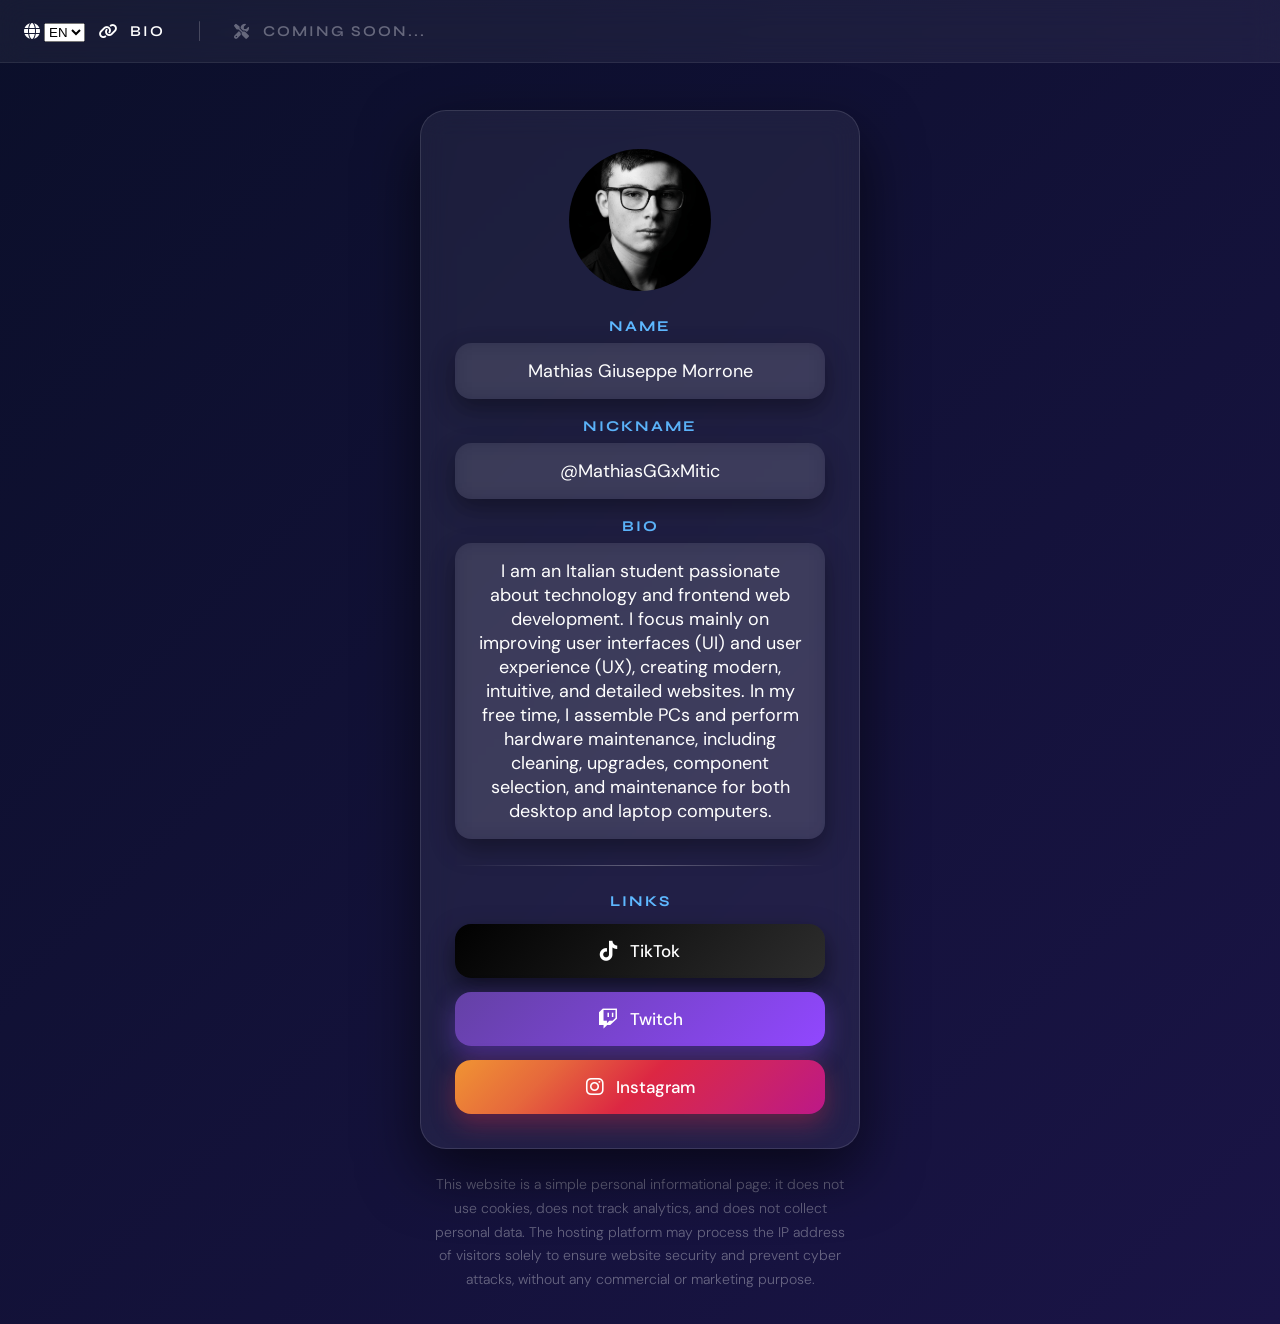
==== index-en.html @ 4aee3731 "Create index-en.html" ====
<!DOCTYPE html>
<html lang="en">
    <head>
        <meta charset="UTF-8">
        <meta name="viewport" content="width=device-width, initial-scale=1.0">
        <meta name="description" content="Bio of MathiasGGxMitic">
        <title>MathiasGGxMitic BIO</title>
        <link rel="preconnect" href="https://fonts.googleapis.com">
        <link rel="preconnect" href="https://fonts.gstatic.com" crossorigin>
        <link href="https://fonts.googleapis.com/css2?family=Syne:wght@400;600;700;800&family=DM+Sans:wght@300;400;500&display=swap&font-display=swap" rel="stylesheet">
        <link rel="stylesheet" href="index-style.css">
        <link rel="preload" href="https://cdnjs.cloudflare.com/ajax/libs/font-awesome/6.5.0/css/all.min.css" as="style" onload="this.onload=null;this.rel='stylesheet'">
        <noscript><link rel="stylesheet" href="https://cdnjs.cloudflare.com/ajax/libs/font-awesome/6.5.0/css/all.min.css"></noscript>
    </head>
    <body>
        <header class="navbar">
            <div class="navbar-bar">
                <div class="lang-select-container">
                    <i class="fa-solid fa-globe lang-icon"></i>
                    <select class="lang-select" onchange="location = this.value;" aria-label="Select language">
                        <option value="index.html">IT</option>
                        <option value="index-en.html" selected>EN</option>
                    </select>
                </div>
                <button class="menu-btn" id="menu-btn" aria-label="Open navigation menu">
                    <div class="menu-lines">
                        <span></span>
                        <span></span>
                        <span></span>
                    </div>
                    <i class="fa-solid fa-chevron-down" id="chevron"></i>
                </button>
                <nav class="desktop-nav">
                    <a href="index-en.html"><i class="fa-solid fa-link"></i>BIO</a>
                    <div class="desktop-nav-divider"></div>
                    <span class="menu-soon"><i class="fa-solid fa-screwdriver-wrench"></i>COMING SOON...</span>
                </nav>
            </div>
            <div class="dropdown-menu" id="dropdown-menu">
                <a href="index-en.html"><i class="fa-solid fa-link"></i>BIO</a>
                <div class="menu-divider"></div>
                <span class="menu-soon"><i class="fa-solid fa-screwdriver-wrench"></i>COMING SOON...</span>
            </div>
        </header>
        <main>
            <div class="card">
                <img class="pfp" src="foto_profilo.webp" alt="Profile picture of MathiasGGxMitic">
                <div class="label">NAME</div>
                <div class="box">Mathias Giuseppe Morrone</div>
                <div class="label">NICKNAME</div>
                <div class="box">@MathiasGGxMitic</div>
                <div class="label">BIO</div>
                <div class="box">I am an Italian student passionate about technology and frontend web development. I focus mainly on improving user interfaces (UI) and user experience (UX), creating modern, intuitive, and detailed websites. In my free time, I assemble PCs and perform hardware maintenance, including cleaning, upgrades, component selection, and maintenance for both desktop and laptop computers.</div>
                <div class="separator"></div>
                <div class="label">LINKS</div>
                <a class="link-box link-tiktok" href="https://www.tiktok.com/@mathiasggxmitic" target="_blank">
                    <i class="fa-brands fa-tiktok"></i>
                    TikTok
                </a>
                <a class="link-box link-twitch" href="https://www.twitch.tv/mathiasggxmitic_" target="_blank">
                    <i class="fa-brands fa-twitch"></i>
                    Twitch
                </a>
                <a class="link-box link-instagram" href="https://www.instagram.com/mathiasggxmitic/" target="_blank">
                    <i class="fa-brands fa-instagram"></i>
                    Instagram
                </a>
            </div>
            <footer class="gdpr-note">
                <p>This website is a simple personal informational page: it does not use cookies, does not track analytics, and does not collect personal data. The hosting platform may process the IP address of visitors solely to ensure website security and prevent cyber attacks, without any commercial or marketing purpose.</p>
            </footer>
        </main>
        <script src="index-script.js"></script>
    </body>
</html>
---- index-style.css ----
:root {
    --bg1: #0b0f2a;
    --bg2: #1a1446;
    --accent1: #6c63ff;
    --accent2: #ff2ea6;
    --accent3: #00d4ff;
    --text: #ffffff;
    --label-color: #5eb8ff;
}

* {
    box-sizing: border-box;
}

body {
    margin: 0;
    min-height: 100vh;
    font-family: 'DM Sans', sans-serif;
    display: flex;
    justify-content: center;
    align-items: flex-start;
    background: linear-gradient(135deg, var(--bg1), var(--bg2));
    color: var(--text);
    overflow-x: hidden;
}

.navbar {
    position: fixed;
    top: 0;
    left: 0;
    right: 0;
    z-index: 1000;
}

.navbar-bar {
    width: 100%;
    padding: 14px 24px;
    display: flex;
    align-items: center;
    background: rgba(255, 255, 255, 0.05);
    backdrop-filter: blur(14px);
    -webkit-backdrop-filter: blur(14px);
    border-bottom: 1px solid rgba(255, 255, 255, 0.08);
}

.menu-btn {
    display: flex;
    align-items: center;
    gap: 14px;
    padding: 12px 18px;
    border: 1px solid rgba(255, 255, 255, 0.14);
    border-radius: 16px;
    cursor: pointer;
    color: var(--text);
    background: rgba(255, 255, 255, 0.08);
    backdrop-filter: blur(14px);
    -webkit-backdrop-filter: blur(14px);
    transition: transform 0.25s ease, background 0.25s ease;
}

.menu-btn:hover {
    transform: scale(1.04);
    background: rgba(255, 255, 255, 0.13);
}

.menu-lines {
    display: flex;
    flex-direction: column;
    gap: 5px;
}

.menu-lines span {
    width: 26px;
    height: 2.5px;
    background: var(--text);
    border-radius: 999px;
}

#chevron {
    transition: transform 0.3s ease;
    font-size: 15px;
}

#chevron.open {
    transform: rotate(180deg);
}

.dropdown-menu {
    position: absolute;
    top: calc(100% + 10px);
    left: 24px;
    width: 210px;
    border-radius: 18px;
    background: rgba(255, 255, 255, 0.08);
    backdrop-filter: blur(14px);
    -webkit-backdrop-filter: blur(14px);
    border: 1px solid rgba(255, 255, 255, 0.12);
    display: flex;
    flex-direction: column;
    overflow: hidden;
    opacity: 0;
    visibility: hidden;
    transform: translateY(-10px);
    transition: opacity 0.3s ease, transform 0.3s ease, visibility 0.3s ease;
}

.dropdown-menu.active {
    opacity: 1;
    visibility: visible;
    transform: translateY(0);
}

.dropdown-menu a {
    padding: 16px 20px;
    text-decoration: none;
    color: var(--text);
    background: transparent;
    transition: background 0.25s ease;
    text-align: left;
    font-family: 'Syne', sans-serif;
    font-size: 15px;
    font-weight: 600;
    letter-spacing: 2px;
    display: flex;
    align-items: center;
    gap: 12px;
    width: 100%;
}

.dropdown-menu a:hover {
    background: rgba(255, 255, 255, 0.08);
}

.menu-divider {
    height: 1px;
    background: rgba(255, 255, 255, 0.12);
}

.menu-soon {
    padding: 16px 20px;
    color: rgba(220, 220, 230, 0.4);
    background: transparent;
    font-family: 'Syne', sans-serif;
    font-size: 15px;
    font-weight: 600;
    letter-spacing: 2px;
    cursor: default;
    user-select: none;
    text-align: left;
    display: flex;
    align-items: center;
    gap: 12px;
    width: 100%;
}

.desktop-nav {
    display: none;
}

.desktop-nav-divider {
    width: 1px;
    height: 20px;
    background: rgba(255, 255, 255, 0.2);
    border-radius: 999px;
}

.card {
    width: 440px;
    margin-top: 110px;
    padding: 34px;
    border-radius: 26px;
    background: rgba(255, 255, 255, 0.06);
    backdrop-filter: blur(14px);
    -webkit-backdrop-filter: blur(14px);
    border: 1px solid rgba(255, 255, 255, 0.12);
    box-shadow: 0 24px 60px rgba(0, 0, 0, 0.6);
    text-align: center;
}

.pfp {
    width: 150px;
    height: 150px;
    border-radius: 50%;
    object-fit: cover;
    border: 4px solid transparent;
    box-shadow: none;
    margin: 0 auto 22px auto;
    display: block;
    transition: border-color 0.3s ease, box-shadow 0.3s ease;
}

.pfp:hover {
    border-color: var(--accent3);
    box-shadow: 0 0 30px rgba(0, 212, 255, 0.6);
}

.label {
    font-family: 'Syne', sans-serif;
    font-size: 15px;
    font-weight: 700;
    color: var(--label-color);
    margin: 18px 0 8px 0;
    letter-spacing: 2px;
}

.box {
    background: rgba(255, 255, 255, 0.08);
    padding: 16px 20px;
    border-radius: 16px;
    font-family: 'DM Sans', sans-serif;
    font-size: 18px;
    font-weight: 400;
    box-shadow: 0 10px 25px rgba(0, 0, 0, 0.35);
    backdrop-filter: blur(10px);
    -webkit-backdrop-filter: blur(10px);
}

.separator {
    height: 1px;
    margin: 26px 0;
    background: linear-gradient(90deg, transparent, rgba(255, 255, 255, 0.3), transparent);
}

.link-box {
    display: flex;
    align-items: center;
    justify-content: center;
    gap: 12px;
    margin-top: 14px;
    padding: 16px 20px;
    border-radius: 16px;
    text-decoration: none;
    color: var(--text);
    font-family: 'DM Sans', sans-serif;
    font-size: 17px;
    font-weight: 500;
    transition: transform 0.25s ease, box-shadow 0.25s ease;
}

.link-box:hover {
    transform: translateY(-3px) scale(1.03);
    box-shadow: 0 15px 35px rgba(0, 0, 0, 0.5);
}

.link-box i {
    font-size: 20px;
}

.link-tiktok {
    background: linear-gradient(135deg, #010101, #2d2d2d);
    box-shadow: 0 10px 25px rgba(0, 0, 0, 0.5);
}

.link-twitch {
    background: linear-gradient(135deg, #6441a5, #9147ff);
    box-shadow: 0 10px 25px rgba(145, 71, 255, 0.35);
}

.link-instagram {
    background: linear-gradient(135deg, #f09433, #e6683c, #dc2743, #cc2366, #bc1888);
    box-shadow: 0 10px 25px rgba(220, 39, 67, 0.35);
}

.gdpr-note {
    margin-top: 24px;
    padding: 0 8px 32px 8px;
    text-align: center;
}

.gdpr-note p {
    max-width: 420px;
    margin: 0 auto;
    font-family: 'DM Sans', sans-serif;
    font-size: 14px;
    font-weight: 300;
    color: rgba(255, 255, 255, 0.35);
    line-height: 1.7;
}

@media (max-width: 520px) {
    body {
        align-items: flex-start;
        padding: 0;
        min-height: unset;
    }

    main {
        width: 100%;
        padding: 0 16px 32px 16px;
    }

    .card {
        width: 100%;
        margin-top: 90px;
        padding: 24px 20px;
        border-radius: 22px;
    }

    .pfp {
        width: 120px;
        height: 120px;
    }

    .box {
        font-size: 16px;
        padding: 14px 16px;
    }

    .label {
        font-size: 13px;
    }

    .link-box {
        font-size: 16px;
        padding: 14px 16px;
    }

    .dropdown-menu {
        width: calc(100vw - 48px);
    }

    .navbar-bar {
        padding: 12px 16px;
    }
}

@media (min-width: 768px) {
    .menu-btn {
        display: none;
    }

    .dropdown-menu {
        display: none !important;
    }

    .desktop-nav {
        display: flex;
        align-items: center;
        gap: 20px;
    }

    .desktop-nav a {
        text-decoration: none;
        color: var(--text);
        font-family: 'Syne', sans-serif;
        font-size: 15px;
        font-weight: 600;
        letter-spacing: 2px;
        display: flex;
        align-items: center;
        gap: 10px;
        padding: 8px 14px;
        border-radius: 12px;
        transition: background 0.25s ease;
    }

    .desktop-nav a:hover {
        background: rgba(255, 255, 255, 0.08);
    }

    .desktop-nav .menu-soon {
        padding: 8px 14px;
        font-size: 15px;
        width: auto;
    }
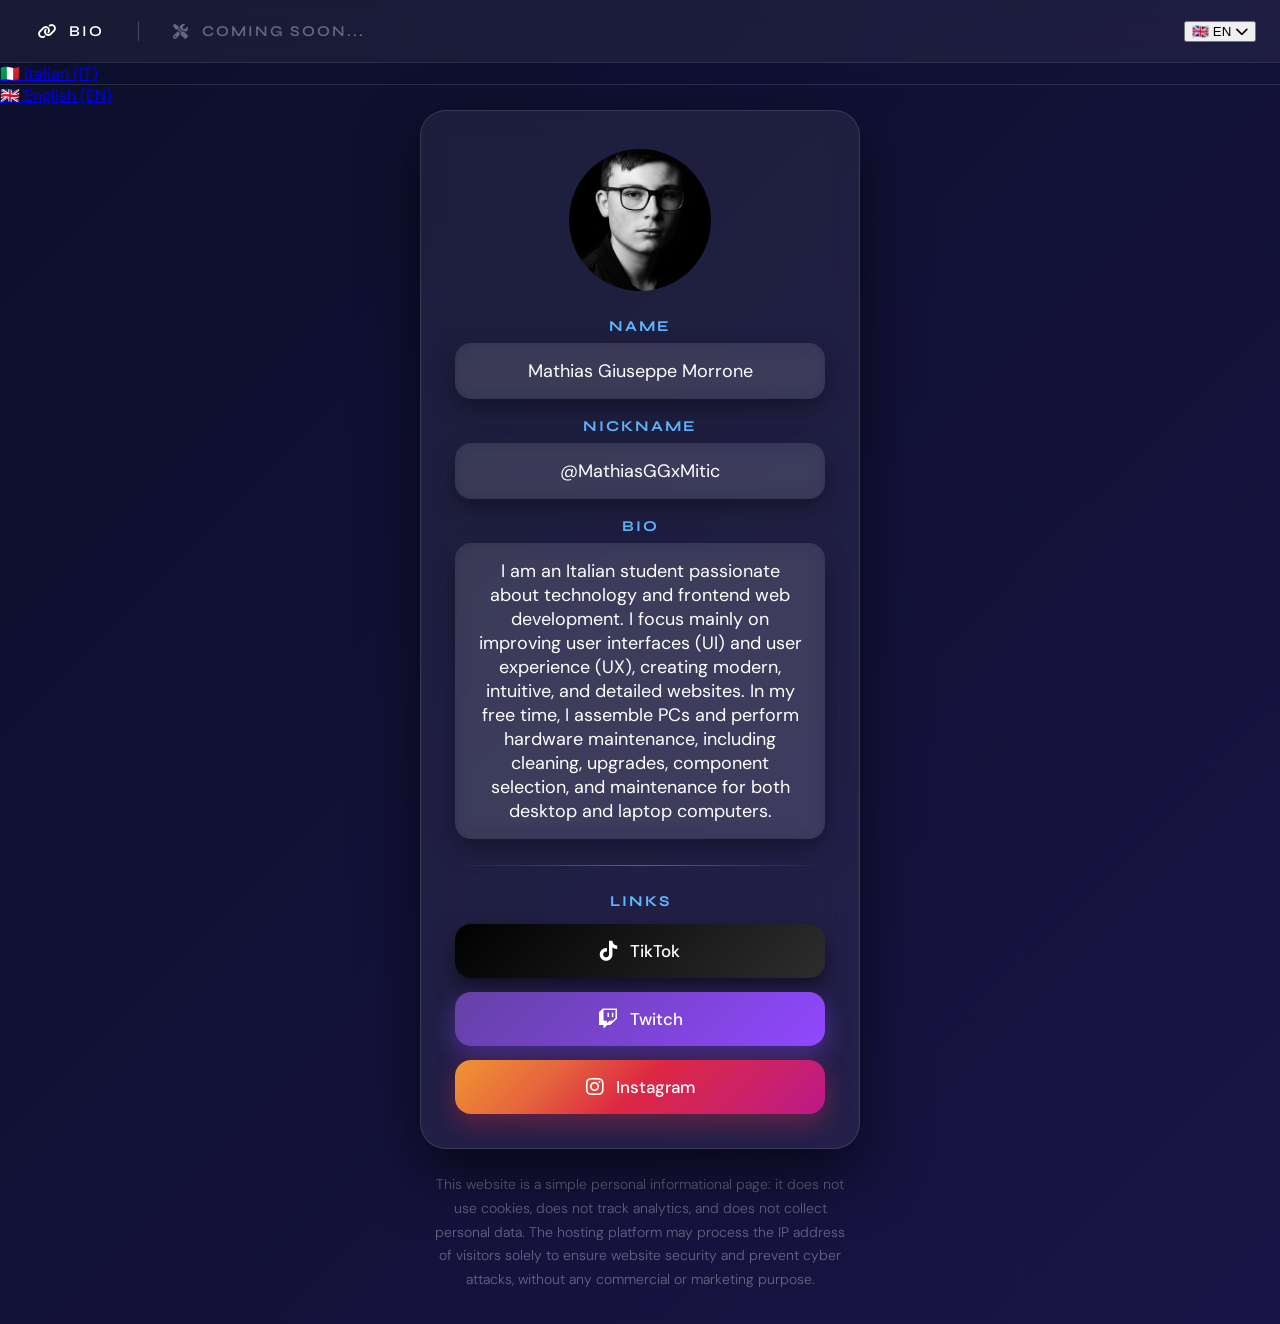
==== commit aa30223a: "Update index-en.html" ====
--- a/index-en.html
+++ b/index-en.html
@@ -15,13 +15,7 @@
     <body>
         <header class="navbar">
             <div class="navbar-bar">
-                <div class="lang-select-container">
-                    <i class="fa-solid fa-globe lang-icon"></i>
-                    <select class="lang-select" onchange="location = this.value;" aria-label="Select language">
-                        <option value="index.html">IT</option>
-                        <option value="index-en.html" selected>EN</option>
-                    </select>
-                </div>
+                <!-- Main Menu Left -->
                 <button class="menu-btn" id="menu-btn" aria-label="Open navigation menu">
                     <div class="menu-lines">
                         <span></span>
@@ -35,11 +29,29 @@
                     <div class="desktop-nav-divider"></div>
                     <span class="menu-soon"><i class="fa-solid fa-screwdriver-wrench"></i>COMING SOON...</span>
                 </nav>
+
+                <!-- Language Menu Right -->
+                <div class="lang-menu-wrapper">
+                    <button class="lang-btn" id="lang-btn" aria-label="Change language">
+                        <span class="lang-flag">🇬🇧</span>
+                        <span class="lang-text">EN</span>
+                        <i class="fa-solid fa-chevron-down" id="lang-chevron"></i>
+                    </button>
+                </div>
             </div>
+
+            <!-- Main Dropdown Menu (Left) -->
             <div class="dropdown-menu" id="dropdown-menu">
                 <a href="index-en.html"><i class="fa-solid fa-link"></i>BIO</a>
                 <div class="menu-divider"></div>
                 <span class="menu-soon"><i class="fa-solid fa-screwdriver-wrench"></i>COMING SOON...</span>
+            </div>
+
+            <!-- Language Dropdown Menu (Right) -->
+            <div class="lang-dropdown" id="lang-dropdown">
+                <a href="index.html"><span class="lang-flag">🇮🇹</span> Italian (IT)</a>
+                <div class="menu-divider"></div>
+                <a href="index-en.html" class="active"><span class="lang-flag">🇬🇧</span> English (EN)</a>
             </div>
         </header>
         <main>
--- a/index-style.css
+++ b/index-style.css
@@ -37,10 +37,51 @@
     padding: 14px 24px;
     display: flex;
     align-items: center;
+    justify-content: space-between;
     background: rgba(255, 255, 255, 0.05);
     backdrop-filter: blur(14px);
     -webkit-backdrop-filter: blur(14px);
     border-bottom: 1px solid rgba(255, 255, 255, 0.08);
+}
+
+.lang-select-container {
+    display: flex;
+    align-items: center;
+    gap: 8px;
+    padding: 12px 16px;
+    border: 1px solid rgba(255, 255, 255, 0.14);
+    border-radius: 16px;
+    background: rgba(255, 255, 255, 0.08);
+    backdrop-filter: blur(14px);
+    -webkit-backdrop-filter: blur(14px);
+    transition: transform 0.25s ease, background 0.25s ease;
+}
+
+.lang-select-container:hover {
+    transform: scale(1.04);
+    background: rgba(255, 255, 255, 0.13);
+}
+
+.lang-icon {
+    font-size: 16px;
+    color: var(--text);
+}
+
+.lang-select {
+    background: transparent;
+    border: none;
+    color: var(--text);
+    font-family: 'Syne', sans-serif;
+    font-size: 15px;
+    font-weight: 600;
+    cursor: pointer;
+    outline: none;
+    padding-right: 4px;
+}
+
+.lang-select option {
+    background: var(--bg1);
+    color: var(--text);
 }
 
 .menu-btn {
@@ -88,7 +129,7 @@
 .dropdown-menu {
     position: absolute;
     top: calc(100% + 10px);
-    left: 24px;
+    right: 24px;
     width: 210px;
     border-radius: 18px;
     background: rgba(255, 255, 255, 0.08);
@@ -317,6 +358,7 @@
 
     .dropdown-menu {
         width: calc(100vw - 48px);
+        right: 16px;
     }
 
     .navbar-bar {
@@ -362,4 +404,5 @@
         padding: 8px 14px;
         font-size: 15px;
         width: auto;
-    }+    }
+}
